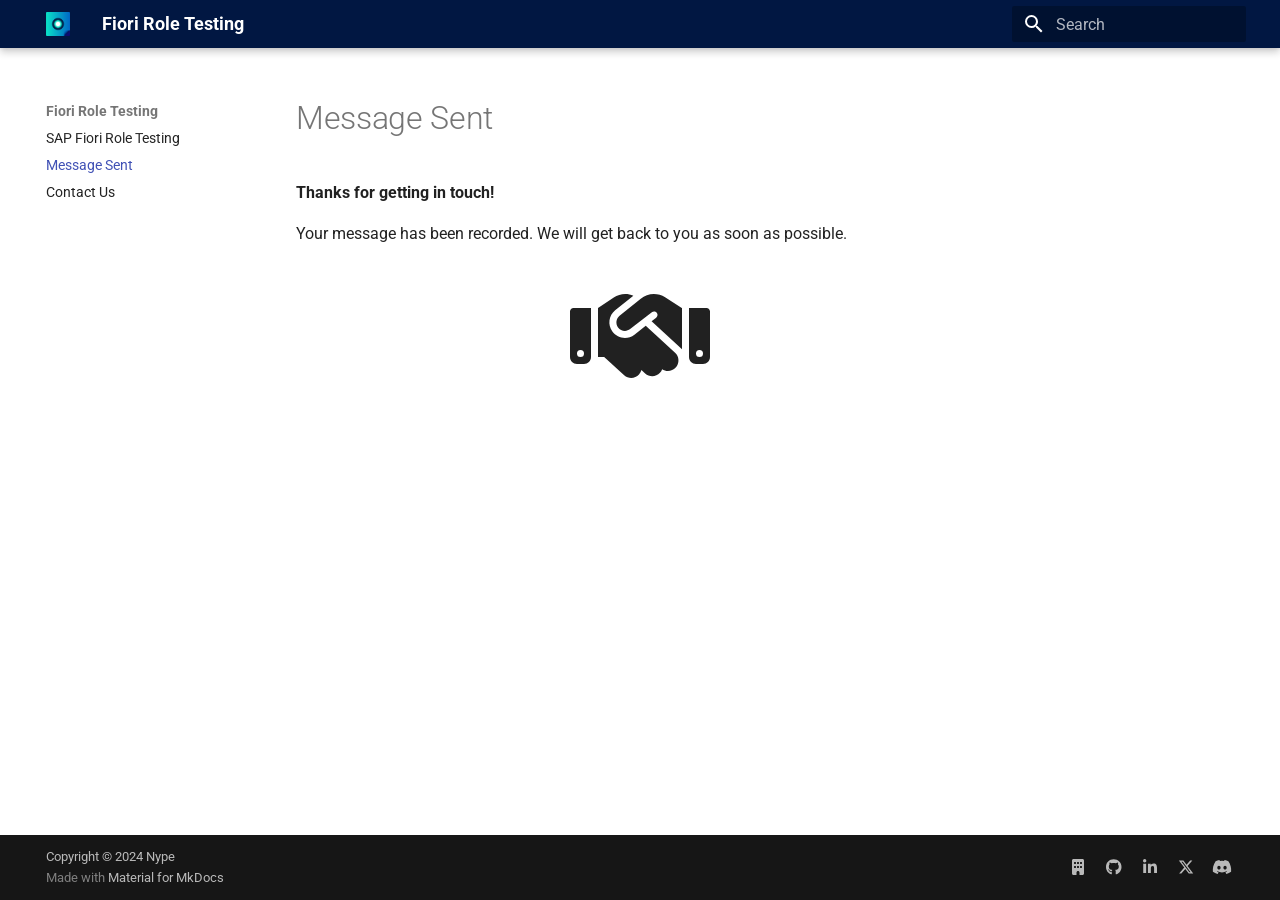
==== contact-success/index.html @ e6e38c8f "Deployed e8fd81c with MkDocs version: 1.6.0" ====
<!doctype html><html lang=en class=no-js> <head><meta charset=utf-8><meta name=viewport content="width=device-width,initial-scale=1"><link href=https://fioriroletesting.com/contact-success/ rel=canonical><link rel=prev href=..><link href=../contact/ rel=next><link rel=icon href=../assets/images/logo.png><meta name=generator content="mkdocs-1.6.0, mkdocs-material-9.5.27"><title>Message Sent - Fiori Role Testing</title><link rel=stylesheet href=../assets/stylesheets/main.6543a935.min.css><link rel=preconnect href=https://fonts.gstatic.com crossorigin><link rel=stylesheet href="https://fonts.googleapis.com/css?family=Roboto:300,300i,400,400i,700,700i%7CRoboto+Mono:400,400i,700,700i&display=fallback"><style>:root{--md-text-font:"Roboto";--md-code-font:"Roboto Mono"}</style><link rel=stylesheet href=../assets/stylesheets/extra.a038fa.min.css><script>__md_scope=new URL("..",location),__md_hash=e=>[...e].reduce((e,_)=>(e<<5)-e+_.charCodeAt(0),0),__md_get=(e,_=localStorage,t=__md_scope)=>JSON.parse(_.getItem(t.pathname+"."+e)),__md_set=(e,_,t=localStorage,a=__md_scope)=>{try{t.setItem(a.pathname+"."+e,JSON.stringify(_))}catch(e){}}</script><script id=__analytics>function __md_analytics(){function n(){dataLayer.push(arguments)}window.dataLayer=window.dataLayer||[],n("js",new Date),n("config","G-3VJR286HQC"),document.addEventListener("DOMContentLoaded",function(){document.forms.search&&document.forms.search.query.addEventListener("blur",function(){this.value&&n("event","search",{search_term:this.value})}),document$.subscribe(function(){var a=document.forms.feedback;if(void 0!==a)for(var e of a.querySelectorAll("[type=submit]"))e.addEventListener("click",function(e){e.preventDefault();var t=document.location.pathname,e=this.getAttribute("data-md-value");n("event","feedback",{page:t,data:e}),a.firstElementChild.disabled=!0;e=a.querySelector(".md-feedback__note [data-md-value='"+e+"']");e&&(e.hidden=!1)}),a.hidden=!1}),location$.subscribe(function(e){n("config","G-3VJR286HQC",{page_path:e.pathname})})});var e=document.createElement("script");e.async=!0,e.src="https://www.googletagmanager.com/gtag/js?id=G-3VJR286HQC",document.getElementById("__analytics").insertAdjacentElement("afterEnd",e)}</script><script>"undefined"!=typeof __md_analytics&&__md_analytics()</script><meta property=og:type content=website><meta property=og:title content="Message Sent - Fiori Role Testing"><meta property=og:description content=None><meta property=og:image content=https://fioriroletesting.com/assets/images/social/contact-success.png><meta property=og:image:type content=image/png><meta property=og:image:width content=1200><meta property=og:image:height content=630><meta content=https://fioriroletesting.com/contact-success/ property=og:url><meta name=twitter:card content=summary_large_image><meta name=twitter:title content="Message Sent - Fiori Role Testing"><meta name=twitter:description content=None><meta name=twitter:image content=https://fioriroletesting.com/assets/images/social/contact-success.png><link rel=icon sizes=192x192 href=../assets/images/logo.png><link rel=apple-touch-icon href=../assets/images/logo.png><meta property=robots content="index, follow"></head> <body dir=ltr> <input class=md-toggle data-md-toggle=drawer type=checkbox id=__drawer autocomplete=off> <input class=md-toggle data-md-toggle=search type=checkbox id=__search autocomplete=off> <label class=md-overlay for=__drawer></label> <div data-md-component=skip> </div> <div data-md-component=announce> </div> <header class="md-header md-header--shadow" data-md-component=header> <nav class="md-header__inner md-grid" aria-label=Header> <a href=.. title="Fiori Role Testing" class="md-header__button md-logo" aria-label="Fiori Role Testing" data-md-component=logo> <img src=../assets/images/logo.png alt=logo> </a> <label class="md-header__button md-icon" for=__drawer> <svg xmlns=http://www.w3.org/2000/svg viewbox="0 0 24 24"><path d="M3 6h18v2H3V6m0 5h18v2H3v-2m0 5h18v2H3v-2Z"/></svg> </label> <div class=md-header__title data-md-component=header-title> <div class=md-header__ellipsis> <div class=md-header__topic> <span class=md-ellipsis> Fiori Role Testing </span> </div> <div class=md-header__topic data-md-component=header-topic> <span class=md-ellipsis> Message Sent </span> </div> </div> </div> <script>var media,input,key,value,palette=__md_get("__palette");if(palette&&palette.color){"(prefers-color-scheme)"===palette.color.media&&(media=matchMedia("(prefers-color-scheme: light)"),input=document.querySelector(media.matches?"[data-md-color-media='(prefers-color-scheme: light)']":"[data-md-color-media='(prefers-color-scheme: dark)']"),palette.color.media=input.getAttribute("data-md-color-media"),palette.color.scheme=input.getAttribute("data-md-color-scheme"),palette.color.primary=input.getAttribute("data-md-color-primary"),palette.color.accent=input.getAttribute("data-md-color-accent"));for([key,value]of Object.entries(palette.color))document.body.setAttribute("data-md-color-"+key,value)}</script> <label class="md-header__button md-icon" for=__search> <svg xmlns=http://www.w3.org/2000/svg viewbox="0 0 24 24"><path d="M9.5 3A6.5 6.5 0 0 1 16 9.5c0 1.61-.59 3.09-1.56 4.23l.27.27h.79l5 5-1.5 1.5-5-5v-.79l-.27-.27A6.516 6.516 0 0 1 9.5 16 6.5 6.5 0 0 1 3 9.5 6.5 6.5 0 0 1 9.5 3m0 2C7 5 5 7 5 9.5S7 14 9.5 14 14 12 14 9.5 12 5 9.5 5Z"/></svg> </label> <div class=md-search data-md-component=search role=dialog> <label class=md-search__overlay for=__search></label> <div class=md-search__inner role=search> <form class=md-search__form name=search> <input type=text class=md-search__input name=query aria-label=Search placeholder=Search autocapitalize=off autocorrect=off autocomplete=off spellcheck=false data-md-component=search-query required> <label class="md-search__icon md-icon" for=__search> <svg xmlns=http://www.w3.org/2000/svg viewbox="0 0 24 24"><path d="M9.5 3A6.5 6.5 0 0 1 16 9.5c0 1.61-.59 3.09-1.56 4.23l.27.27h.79l5 5-1.5 1.5-5-5v-.79l-.27-.27A6.516 6.516 0 0 1 9.5 16 6.5 6.5 0 0 1 3 9.5 6.5 6.5 0 0 1 9.5 3m0 2C7 5 5 7 5 9.5S7 14 9.5 14 14 12 14 9.5 12 5 9.5 5Z"/></svg> <svg xmlns=http://www.w3.org/2000/svg viewbox="0 0 24 24"><path d="M20 11v2H8l5.5 5.5-1.42 1.42L4.16 12l7.92-7.92L13.5 5.5 8 11h12Z"/></svg> </label> <nav class=md-search__options aria-label=Search> <button type=reset class="md-search__icon md-icon" title=Clear aria-label=Clear tabindex=-1> <svg xmlns=http://www.w3.org/2000/svg viewbox="0 0 24 24"><path d="M19 6.41 17.59 5 12 10.59 6.41 5 5 6.41 10.59 12 5 17.59 6.41 19 12 13.41 17.59 19 19 17.59 13.41 12 19 6.41Z"/></svg> </button> </nav> </form> <div class=md-search__output> <div class=md-search__scrollwrap tabindex=0 data-md-scrollfix> <div class=md-search-result data-md-component=search-result> <div class=md-search-result__meta> Initializing search </div> <ol class=md-search-result__list role=presentation></ol> </div> </div> </div> </div> </div> </nav> </header> <div class=md-container data-md-component=container> <main class=md-main data-md-component=main> <div class="md-main__inner md-grid"> <div class="md-sidebar md-sidebar--primary" data-md-component=sidebar data-md-type=navigation> <div class=md-sidebar__scrollwrap> <div class=md-sidebar__inner> <nav class="md-nav md-nav--primary" aria-label=Navigation data-md-level=0> <label class=md-nav__title for=__drawer> <a href=.. title="Fiori Role Testing" class="md-nav__button md-logo" aria-label="Fiori Role Testing" data-md-component=logo> <img src=../assets/images/logo.png alt=logo> </a> Fiori Role Testing </label> <ul class=md-nav__list data-md-scrollfix> <li class=md-nav__item> <a href=.. class=md-nav__link> <span class=md-ellipsis> SAP Fiori Role Testing </span> </a> </li> <li class="md-nav__item md-nav__item--active"> <input class="md-nav__toggle md-toggle" type=checkbox id=__toc> <a href=./ class="md-nav__link md-nav__link--active"> <span class=md-ellipsis> Message Sent </span> </a> </li> <li class=md-nav__item> <a href=../contact/ class=md-nav__link> <span class=md-ellipsis> Contact Us </span> </a> </li> </ul> </nav> </div> </div> </div> <div class="md-sidebar md-sidebar--secondary" data-md-component=sidebar data-md-type=toc> <div class=md-sidebar__scrollwrap> <div class=md-sidebar__inner> <nav class="md-nav md-nav--secondary" aria-label="Table of contents"> </nav> </div> </div> </div> <div class=md-content data-md-component=content> <article class="md-content__inner md-typeset"> <h1>Message Sent</h1> <p><strong>Thanks for getting in touch!</strong></p> <p>Your message has been recorded. We will get back to you as soon as possible.</p> <p><span class="twemoji extLargeSVG"><svg xmlns=http://www.w3.org/2000/svg viewbox="0 0 640 512"><!-- Font Awesome Free 6.5.2 by @fontawesome - https://fontawesome.com License - https://fontawesome.com/license/free (Icons: CC BY 4.0, Fonts: SIL OFL 1.1, Code: MIT License) Copyright 2024 Fonticons, Inc.--><path d="m323.4 85.2-96.8 78.4c-16.1 13-19.2 36.4-7 53.1 12.9 17.8 38 21.3 55.3 7.8l99.3-77.2c7-5.4 17-4.2 22.5 2.8s4.2 17-2.8 22.5L373 188.8l139 128V128h-.7l-3.9-2.5L434.8 79c-15.3-9.8-33.2-15-51.4-15-21.8 0-43 7.5-60 21.2zm22.8 124.4-51.7 40.2c-31.5 24.6-77.2 18.2-100.8-14.2-22.2-30.5-16.6-73.1 12.7-96.8l83.2-67.3c-11.6-4.9-24.1-7.4-36.8-7.4C234 64 215.7 69.6 200 80l-72 48v224h28.2l91.4 83.4c19.6 17.9 49.9 16.5 67.8-3.1 5.5-6.1 9.2-13.2 11.1-20.6l17 15.6c19.5 17.9 49.9 16.6 67.8-2.9 4.5-4.9 7.8-10.6 9.9-16.5 19.4 13 45.8 10.3 62.1-7.5 17.9-19.5 16.6-49.9-2.9-67.8l-134.2-123zM16 128c-8.8 0-16 7.2-16 16v208c0 17.7 14.3 32 32 32h32c17.7 0 32-14.3 32-32V128H16zm32 192a16 16 0 1 1 0 32 16 16 0 1 1 0-32zm496-192v224c0 17.7 14.3 32 32 32h32c17.7 0 32-14.3 32-32V144c0-8.8-7.2-16-16-16h-80zm32 208a16 16 0 1 1 32 0 16 16 0 1 1-32 0z"/></svg></span></p> </article> </div> <script>var target=document.getElementById(location.hash.slice(1));target&&target.name&&(target.checked=target.name.startsWith("__tabbed_"))</script> </div> </main> <footer class=md-footer> <div class="md-footer-meta md-typeset"> <div class="md-footer-meta__inner md-grid"> <div class=md-copyright> <div class=md-copyright__highlight> Copyright &copy; 2024 Nype </div> Made with <a href=https://squidfunk.github.io/mkdocs-material/ target=_blank rel=noopener> Material for MkDocs </a> </div> <div class=md-social> <a href="https://npe.cm/?ref=fioriroletesting" target=_blank rel=noopener title=npe.cm class=md-social__link> <svg xmlns=http://www.w3.org/2000/svg viewbox="0 0 384 512"><!-- Font Awesome Free 6.5.2 by @fontawesome - https://fontawesome.com License - https://fontawesome.com/license/free (Icons: CC BY 4.0, Fonts: SIL OFL 1.1, Code: MIT License) Copyright 2024 Fonticons, Inc.--><path d="M48 0C21.5 0 0 21.5 0 48v416c0 26.5 21.5 48 48 48h96v-80c0-26.5 21.5-48 48-48s48 21.5 48 48v80h96c26.5 0 48-21.5 48-48V48c0-26.5-21.5-48-48-48H48zm16 240c0-8.8 7.2-16 16-16h32c8.8 0 16 7.2 16 16v32c0 8.8-7.2 16-16 16H80c-8.8 0-16-7.2-16-16v-32zm112-16h32c8.8 0 16 7.2 16 16v32c0 8.8-7.2 16-16 16h-32c-8.8 0-16-7.2-16-16v-32c0-8.8 7.2-16 16-16zm80 16c0-8.8 7.2-16 16-16h32c8.8 0 16 7.2 16 16v32c0 8.8-7.2 16-16 16h-32c-8.8 0-16-7.2-16-16v-32zM80 96h32c8.8 0 16 7.2 16 16v32c0 8.8-7.2 16-16 16H80c-8.8 0-16-7.2-16-16v-32c0-8.8 7.2-16 16-16zm80 16c0-8.8 7.2-16 16-16h32c8.8 0 16 7.2 16 16v32c0 8.8-7.2 16-16 16h-32c-8.8 0-16-7.2-16-16v-32zm112-16h32c8.8 0 16 7.2 16 16v32c0 8.8-7.2 16-16 16h-32c-8.8 0-16-7.2-16-16v-32c0-8.8 7.2-16 16-16z"/></svg> </a> <a href=https://github.com/fioriroletesting target=_blank rel=noopener title=github.com class=md-social__link> <svg xmlns=http://www.w3.org/2000/svg viewbox="0 0 496 512"><!-- Font Awesome Free 6.5.2 by @fontawesome - https://fontawesome.com License - https://fontawesome.com/license/free (Icons: CC BY 4.0, Fonts: SIL OFL 1.1, Code: MIT License) Copyright 2024 Fonticons, Inc.--><path d="M165.9 397.4c0 2-2.3 3.6-5.2 3.6-3.3.3-5.6-1.3-5.6-3.6 0-2 2.3-3.6 5.2-3.6 3-.3 5.6 1.3 5.6 3.6zm-31.1-4.5c-.7 2 1.3 4.3 4.3 4.9 2.6 1 5.6 0 6.2-2s-1.3-4.3-4.3-5.2c-2.6-.7-5.5.3-6.2 2.3zm44.2-1.7c-2.9.7-4.9 2.6-4.6 4.9.3 2 2.9 3.3 5.9 2.6 2.9-.7 4.9-2.6 4.6-4.6-.3-1.9-3-3.2-5.9-2.9zM244.8 8C106.1 8 0 113.3 0 252c0 110.9 69.8 205.8 169.5 239.2 12.8 2.3 17.3-5.6 17.3-12.1 0-6.2-.3-40.4-.3-61.4 0 0-70 15-84.7-29.8 0 0-11.4-29.1-27.8-36.6 0 0-22.9-15.7 1.6-15.4 0 0 24.9 2 38.6 25.8 21.9 38.6 58.6 27.5 72.9 20.9 2.3-16 8.8-27.1 16-33.7-55.9-6.2-112.3-14.3-112.3-110.5 0-27.5 7.6-41.3 23.6-58.9-2.6-6.5-11.1-33.3 2.6-67.9 20.9-6.5 69 27 69 27 20-5.6 41.5-8.5 62.8-8.5s42.8 2.9 62.8 8.5c0 0 48.1-33.6 69-27 13.7 34.7 5.2 61.4 2.6 67.9 16 17.7 25.8 31.5 25.8 58.9 0 96.5-58.9 104.2-114.8 110.5 9.2 7.9 17 22.9 17 46.4 0 33.7-.3 75.4-.3 83.6 0 6.5 4.6 14.4 17.3 12.1C428.2 457.8 496 362.9 496 252 496 113.3 383.5 8 244.8 8zM97.2 352.9c-1.3 1-1 3.3.7 5.2 1.6 1.6 3.9 2.3 5.2 1 1.3-1 1-3.3-.7-5.2-1.6-1.6-3.9-2.3-5.2-1zm-10.8-8.1c-.7 1.3.3 2.9 2.3 3.9 1.6 1 3.6.7 4.3-.7.7-1.3-.3-2.9-2.3-3.9-2-.6-3.6-.3-4.3.7zm32.4 35.6c-1.6 1.3-1 4.3 1.3 6.2 2.3 2.3 5.2 2.6 6.5 1 1.3-1.3.7-4.3-1.3-6.2-2.2-2.3-5.2-2.6-6.5-1zm-11.4-14.7c-1.6 1-1.6 3.6 0 5.9 1.6 2.3 4.3 3.3 5.6 2.3 1.6-1.3 1.6-3.9 0-6.2-1.4-2.3-4-3.3-5.6-2z"/></svg> </a> <a href=https://www.linkedin.com/company/fiori-tracker/ target=_blank rel=noopener title=www.linkedin.com class=md-social__link> <svg xmlns=http://www.w3.org/2000/svg viewbox="0 0 448 512"><!-- Font Awesome Free 6.5.2 by @fontawesome - https://fontawesome.com License - https://fontawesome.com/license/free (Icons: CC BY 4.0, Fonts: SIL OFL 1.1, Code: MIT License) Copyright 2024 Fonticons, Inc.--><path d="M100.28 448H7.4V148.9h92.88zM53.79 108.1C24.09 108.1 0 83.5 0 53.8a53.79 53.79 0 0 1 107.58 0c0 29.7-24.1 54.3-53.79 54.3zM447.9 448h-92.68V302.4c0-34.7-.7-79.2-48.29-79.2-48.29 0-55.69 37.7-55.69 76.7V448h-92.78V148.9h89.08v40.8h1.3c12.4-23.5 42.69-48.3 87.88-48.3 94 0 111.28 61.9 111.28 142.3V448z"/></svg> </a> <a href=https://twitter.com/fioritracker target=_blank rel=noopener title=twitter.com class=md-social__link> <svg xmlns=http://www.w3.org/2000/svg viewbox="0 0 512 512"><!-- Font Awesome Free 6.5.2 by @fontawesome - https://fontawesome.com License - https://fontawesome.com/license/free (Icons: CC BY 4.0, Fonts: SIL OFL 1.1, Code: MIT License) Copyright 2024 Fonticons, Inc.--><path d="M389.2 48h70.6L305.6 224.2 487 464H345L233.7 318.6 106.5 464H35.8l164.9-188.5L26.8 48h145.6l100.5 132.9L389.2 48zm-24.8 373.8h39.1L151.1 88h-42l255.3 333.8z"/></svg> </a> <a href=https://discord.gg/xGNzmej4KE target=_blank rel=noopener title=discord.gg class=md-social__link> <svg xmlns=http://www.w3.org/2000/svg viewbox="0 0 640 512"><!-- Font Awesome Free 6.5.2 by @fontawesome - https://fontawesome.com License - https://fontawesome.com/license/free (Icons: CC BY 4.0, Fonts: SIL OFL 1.1, Code: MIT License) Copyright 2024 Fonticons, Inc.--><path d="M524.531 69.836a1.5 1.5 0 0 0-.764-.7A485.065 485.065 0 0 0 404.081 32.03a1.816 1.816 0 0 0-1.923.91 337.461 337.461 0 0 0-14.9 30.6 447.848 447.848 0 0 0-134.426 0 309.541 309.541 0 0 0-15.135-30.6 1.89 1.89 0 0 0-1.924-.91 483.689 483.689 0 0 0-119.688 37.107 1.712 1.712 0 0 0-.788.676C39.068 183.651 18.186 294.69 28.43 404.354a2.016 2.016 0 0 0 .765 1.375 487.666 487.666 0 0 0 146.825 74.189 1.9 1.9 0 0 0 2.063-.676A348.2 348.2 0 0 0 208.12 430.4a1.86 1.86 0 0 0-1.019-2.588 321.173 321.173 0 0 1-45.868-21.853 1.885 1.885 0 0 1-.185-3.126 251.047 251.047 0 0 0 9.109-7.137 1.819 1.819 0 0 1 1.9-.256c96.229 43.917 200.41 43.917 295.5 0a1.812 1.812 0 0 1 1.924.233 234.533 234.533 0 0 0 9.132 7.16 1.884 1.884 0 0 1-.162 3.126 301.407 301.407 0 0 1-45.89 21.83 1.875 1.875 0 0 0-1 2.611 391.055 391.055 0 0 0 30.014 48.815 1.864 1.864 0 0 0 2.063.7A486.048 486.048 0 0 0 610.7 405.729a1.882 1.882 0 0 0 .765-1.352c12.264-126.783-20.532-236.912-86.934-334.541ZM222.491 337.58c-28.972 0-52.844-26.587-52.844-59.239s23.409-59.241 52.844-59.241c29.665 0 53.306 26.82 52.843 59.239 0 32.654-23.41 59.241-52.843 59.241Zm195.38 0c-28.971 0-52.843-26.587-52.843-59.239s23.409-59.241 52.843-59.241c29.667 0 53.307 26.82 52.844 59.239 0 32.654-23.177 59.241-52.844 59.241Z"/></svg> </a> </div> </div> </div> </footer> </div> <div class=md-dialog data-md-component=dialog> <div class="md-dialog__inner md-typeset"></div> </div> <script id=__config type=application/json>{"base": "..", "features": [], "search": "../assets/javascripts/workers/search.b8dbb3d2.min.js", "translations": {"clipboard.copied": "Copied to clipboard", "clipboard.copy": "Copy to clipboard", "search.result.more.one": "1 more on this page", "search.result.more.other": "# more on this page", "search.result.none": "No matching documents", "search.result.one": "1 matching document", "search.result.other": "# matching documents", "search.result.placeholder": "Type to start searching", "search.result.term.missing": "Missing", "select.version": "Select version"}}</script> <script src=../assets/javascripts/bundle.ad660dcc.min.js></script> <script src=../assets/javascripts/extra.f391eb.min.js></script> </body> </html>
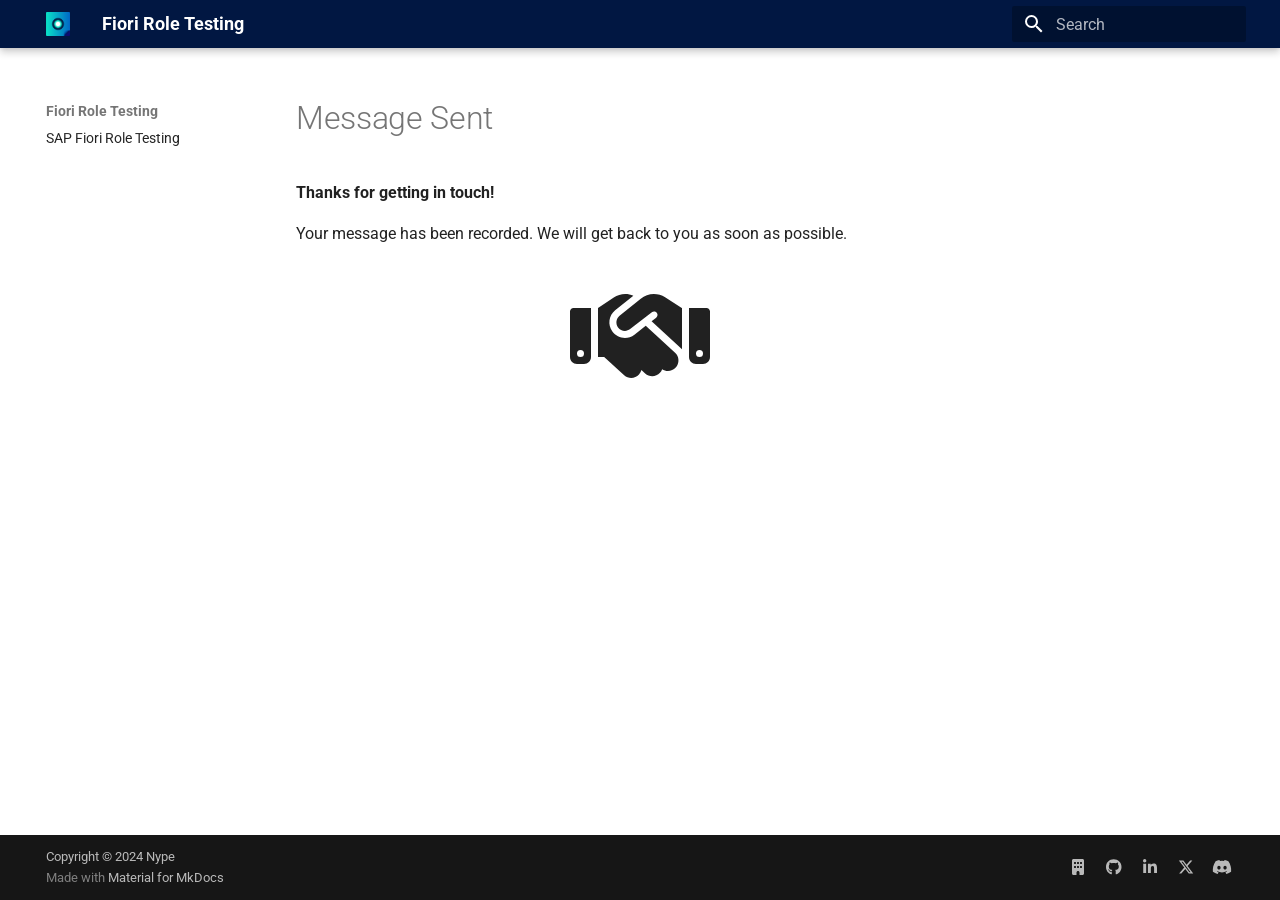
==== commit 69ea2dea: "Deployed 8888eb4 with MkDocs version: 1.6.0" ====
--- a/contact-success/index.html
+++ b/contact-success/index.html
@@ -1 +1 @@
-<!doctype html><html lang=en class=no-js> <head><meta charset=utf-8><meta name=viewport content="width=device-width,initial-scale=1"><link href=https://fioriroletesting.com/contact-success/ rel=canonical><link rel=prev href=..><link href=../contact/ rel=next><link rel=icon href=../assets/images/logo.png><meta name=generator content="mkdocs-1.6.0, mkdocs-material-9.5.27"><title>Message Sent - Fiori Role Testing</title><link rel=stylesheet href=../assets/stylesheets/main.6543a935.min.css><link rel=preconnect href=https://fonts.gstatic.com crossorigin><link rel=stylesheet href="https://fonts.googleapis.com/css?family=Roboto:300,300i,400,400i,700,700i%7CRoboto+Mono:400,400i,700,700i&display=fallback"><style>:root{--md-text-font:"Roboto";--md-code-font:"Roboto Mono"}</style><link rel=stylesheet href=../assets/stylesheets/extra.a038fa.min.css><script>__md_scope=new URL("..",location),__md_hash=e=>[...e].reduce((e,_)=>(e<<5)-e+_.charCodeAt(0),0),__md_get=(e,_=localStorage,t=__md_scope)=>JSON.parse(_.getItem(t.pathname+"."+e)),__md_set=(e,_,t=localStorage,a=__md_scope)=>{try{t.setItem(a.pathname+"."+e,JSON.stringify(_))}catch(e){}}</script><script id=__analytics>function __md_analytics(){function n(){dataLayer.push(arguments)}window.dataLayer=window.dataLayer||[],n("js",new Date),n("config","G-3VJR286HQC"),document.addEventListener("DOMContentLoaded",function(){document.forms.search&&document.forms.search.query.addEventListener("blur",function(){this.value&&n("event","search",{search_term:this.value})}),document$.subscribe(function(){var a=document.forms.feedback;if(void 0!==a)for(var e of a.querySelectorAll("[type=submit]"))e.addEventListener("click",function(e){e.preventDefault();var t=document.location.pathname,e=this.getAttribute("data-md-value");n("event","feedback",{page:t,data:e}),a.firstElementChild.disabled=!0;e=a.querySelector(".md-feedback__note [data-md-value='"+e+"']");e&&(e.hidden=!1)}),a.hidden=!1}),location$.subscribe(function(e){n("config","G-3VJR286HQC",{page_path:e.pathname})})});var e=document.createElement("script");e.async=!0,e.src="https://www.googletagmanager.com/gtag/js?id=G-3VJR286HQC",document.getElementById("__analytics").insertAdjacentElement("afterEnd",e)}</script><script>"undefined"!=typeof __md_analytics&&__md_analytics()</script><meta property=og:type content=website><meta property=og:title content="Message Sent - Fiori Role Testing"><meta property=og:description content=None><meta property=og:image content=https://fioriroletesting.com/assets/images/social/contact-success.png><meta property=og:image:type content=image/png><meta property=og:image:width content=1200><meta property=og:image:height content=630><meta content=https://fioriroletesting.com/contact-success/ property=og:url><meta name=twitter:card content=summary_large_image><meta name=twitter:title content="Message Sent - Fiori Role Testing"><meta name=twitter:description content=None><meta name=twitter:image content=https://fioriroletesting.com/assets/images/social/contact-success.png><link rel=icon sizes=192x192 href=../assets/images/logo.png><link rel=apple-touch-icon href=../assets/images/logo.png><meta property=robots content="index, follow"></head> <body dir=ltr> <input class=md-toggle data-md-toggle=drawer type=checkbox id=__drawer autocomplete=off> <input class=md-toggle data-md-toggle=search type=checkbox id=__search autocomplete=off> <label class=md-overlay for=__drawer></label> <div data-md-component=skip> </div> <div data-md-component=announce> </div> <header class="md-header md-header--shadow" data-md-component=header> <nav class="md-header__inner md-grid" aria-label=Header> <a href=.. title="Fiori Role Testing" class="md-header__button md-logo" aria-label="Fiori Role Testing" data-md-component=logo> <img src=../assets/images/logo.png alt=logo> </a> <label class="md-header__button md-icon" for=__drawer> <svg xmlns=http://www.w3.org/2000/svg viewbox="0 0 24 24"><path d="M3 6h18v2H3V6m0 5h18v2H3v-2m0 5h18v2H3v-2Z"/></svg> </label> <div class=md-header__title data-md-component=header-title> <div class=md-header__ellipsis> <div class=md-header__topic> <span class=md-ellipsis> Fiori Role Testing </span> </div> <div class=md-header__topic data-md-component=header-topic> <span class=md-ellipsis> Message Sent </span> </div> </div> </div> <script>var media,input,key,value,palette=__md_get("__palette");if(palette&&palette.color){"(prefers-color-scheme)"===palette.color.media&&(media=matchMedia("(prefers-color-scheme: light)"),input=document.querySelector(media.matches?"[data-md-color-media='(prefers-color-scheme: light)']":"[data-md-color-media='(prefers-color-scheme: dark)']"),palette.color.media=input.getAttribute("data-md-color-media"),palette.color.scheme=input.getAttribute("data-md-color-scheme"),palette.color.primary=input.getAttribute("data-md-color-primary"),palette.color.accent=input.getAttribute("data-md-color-accent"));for([key,value]of Object.entries(palette.color))document.body.setAttribute("data-md-color-"+key,value)}</script> <label class="md-header__button md-icon" for=__search> <svg xmlns=http://www.w3.org/2000/svg viewbox="0 0 24 24"><path d="M9.5 3A6.5 6.5 0 0 1 16 9.5c0 1.61-.59 3.09-1.56 4.23l.27.27h.79l5 5-1.5 1.5-5-5v-.79l-.27-.27A6.516 6.516 0 0 1 9.5 16 6.5 6.5 0 0 1 3 9.5 6.5 6.5 0 0 1 9.5 3m0 2C7 5 5 7 5 9.5S7 14 9.5 14 14 12 14 9.5 12 5 9.5 5Z"/></svg> </label> <div class=md-search data-md-component=search role=dialog> <label class=md-search__overlay for=__search></label> <div class=md-search__inner role=search> <form class=md-search__form name=search> <input type=text class=md-search__input name=query aria-label=Search placeholder=Search autocapitalize=off autocorrect=off autocomplete=off spellcheck=false data-md-component=search-query required> <label class="md-search__icon md-icon" for=__search> <svg xmlns=http://www.w3.org/2000/svg viewbox="0 0 24 24"><path d="M9.5 3A6.5 6.5 0 0 1 16 9.5c0 1.61-.59 3.09-1.56 4.23l.27.27h.79l5 5-1.5 1.5-5-5v-.79l-.27-.27A6.516 6.516 0 0 1 9.5 16 6.5 6.5 0 0 1 3 9.5 6.5 6.5 0 0 1 9.5 3m0 2C7 5 5 7 5 9.5S7 14 9.5 14 14 12 14 9.5 12 5 9.5 5Z"/></svg> <svg xmlns=http://www.w3.org/2000/svg viewbox="0 0 24 24"><path d="M20 11v2H8l5.5 5.5-1.42 1.42L4.16 12l7.92-7.92L13.5 5.5 8 11h12Z"/></svg> </label> <nav class=md-search__options aria-label=Search> <button type=reset class="md-search__icon md-icon" title=Clear aria-label=Clear tabindex=-1> <svg xmlns=http://www.w3.org/2000/svg viewbox="0 0 24 24"><path d="M19 6.41 17.59 5 12 10.59 6.41 5 5 6.41 10.59 12 5 17.59 6.41 19 12 13.41 17.59 19 19 17.59 13.41 12 19 6.41Z"/></svg> </button> </nav> </form> <div class=md-search__output> <div class=md-search__scrollwrap tabindex=0 data-md-scrollfix> <div class=md-search-result data-md-component=search-result> <div class=md-search-result__meta> Initializing search </div> <ol class=md-search-result__list role=presentation></ol> </div> </div> </div> </div> </div> </nav> </header> <div class=md-container data-md-component=container> <main class=md-main data-md-component=main> <div class="md-main__inner md-grid"> <div class="md-sidebar md-sidebar--primary" data-md-component=sidebar data-md-type=navigation> <div class=md-sidebar__scrollwrap> <div class=md-sidebar__inner> <nav class="md-nav md-nav--primary" aria-label=Navigation data-md-level=0> <label class=md-nav__title for=__drawer> <a href=.. title="Fiori Role Testing" class="md-nav__button md-logo" aria-label="Fiori Role Testing" data-md-component=logo> <img src=../assets/images/logo.png alt=logo> </a> Fiori Role Testing </label> <ul class=md-nav__list data-md-scrollfix> <li class=md-nav__item> <a href=.. class=md-nav__link> <span class=md-ellipsis> SAP Fiori Role Testing </span> </a> </li> <li class="md-nav__item md-nav__item--active"> <input class="md-nav__toggle md-toggle" type=checkbox id=__toc> <a href=./ class="md-nav__link md-nav__link--active"> <span class=md-ellipsis> Message Sent </span> </a> </li> <li class=md-nav__item> <a href=../contact/ class=md-nav__link> <span class=md-ellipsis> Contact Us </span> </a> </li> </ul> </nav> </div> </div> </div> <div class="md-sidebar md-sidebar--secondary" data-md-component=sidebar data-md-type=toc> <div class=md-sidebar__scrollwrap> <div class=md-sidebar__inner> <nav class="md-nav md-nav--secondary" aria-label="Table of contents"> </nav> </div> </div> </div> <div class=md-content data-md-component=content> <article class="md-content__inner md-typeset"> <h1>Message Sent</h1> <p><strong>Thanks for getting in touch!</strong></p> <p>Your message has been recorded. We will get back to you as soon as possible.</p> <p><span class="twemoji extLargeSVG"><svg xmlns=http://www.w3.org/2000/svg viewbox="0 0 640 512"><!-- Font Awesome Free 6.5.2 by @fontawesome - https://fontawesome.com License - https://fontawesome.com/license/free (Icons: CC BY 4.0, Fonts: SIL OFL 1.1, Code: MIT License) Copyright 2024 Fonticons, Inc.--><path d="m323.4 85.2-96.8 78.4c-16.1 13-19.2 36.4-7 53.1 12.9 17.8 38 21.3 55.3 7.8l99.3-77.2c7-5.4 17-4.2 22.5 2.8s4.2 17-2.8 22.5L373 188.8l139 128V128h-.7l-3.9-2.5L434.8 79c-15.3-9.8-33.2-15-51.4-15-21.8 0-43 7.5-60 21.2zm22.8 124.4-51.7 40.2c-31.5 24.6-77.2 18.2-100.8-14.2-22.2-30.5-16.6-73.1 12.7-96.8l83.2-67.3c-11.6-4.9-24.1-7.4-36.8-7.4C234 64 215.7 69.6 200 80l-72 48v224h28.2l91.4 83.4c19.6 17.9 49.9 16.5 67.8-3.1 5.5-6.1 9.2-13.2 11.1-20.6l17 15.6c19.5 17.9 49.9 16.6 67.8-2.9 4.5-4.9 7.8-10.6 9.9-16.5 19.4 13 45.8 10.3 62.1-7.5 17.9-19.5 16.6-49.9-2.9-67.8l-134.2-123zM16 128c-8.8 0-16 7.2-16 16v208c0 17.7 14.3 32 32 32h32c17.7 0 32-14.3 32-32V128H16zm32 192a16 16 0 1 1 0 32 16 16 0 1 1 0-32zm496-192v224c0 17.7 14.3 32 32 32h32c17.7 0 32-14.3 32-32V144c0-8.8-7.2-16-16-16h-80zm32 208a16 16 0 1 1 32 0 16 16 0 1 1-32 0z"/></svg></span></p> </article> </div> <script>var target=document.getElementById(location.hash.slice(1));target&&target.name&&(target.checked=target.name.startsWith("__tabbed_"))</script> </div> </main> <footer class=md-footer> <div class="md-footer-meta md-typeset"> <div class="md-footer-meta__inner md-grid"> <div class=md-copyright> <div class=md-copyright__highlight> Copyright &copy; 2024 Nype </div> Made with <a href=https://squidfunk.github.io/mkdocs-material/ target=_blank rel=noopener> Material for MkDocs </a> </div> <div class=md-social> <a href="https://npe.cm/?ref=fioriroletesting" target=_blank rel=noopener title=npe.cm class=md-social__link> <svg xmlns=http://www.w3.org/2000/svg viewbox="0 0 384 512"><!-- Font Awesome Free 6.5.2 by @fontawesome - https://fontawesome.com License - https://fontawesome.com/license/free (Icons: CC BY 4.0, Fonts: SIL OFL 1.1, Code: MIT License) Copyright 2024 Fonticons, Inc.--><path d="M48 0C21.5 0 0 21.5 0 48v416c0 26.5 21.5 48 48 48h96v-80c0-26.5 21.5-48 48-48s48 21.5 48 48v80h96c26.5 0 48-21.5 48-48V48c0-26.5-21.5-48-48-48H48zm16 240c0-8.8 7.2-16 16-16h32c8.8 0 16 7.2 16 16v32c0 8.8-7.2 16-16 16H80c-8.8 0-16-7.2-16-16v-32zm112-16h32c8.8 0 16 7.2 16 16v32c0 8.8-7.2 16-16 16h-32c-8.8 0-16-7.2-16-16v-32c0-8.8 7.2-16 16-16zm80 16c0-8.8 7.2-16 16-16h32c8.8 0 16 7.2 16 16v32c0 8.8-7.2 16-16 16h-32c-8.8 0-16-7.2-16-16v-32zM80 96h32c8.8 0 16 7.2 16 16v32c0 8.8-7.2 16-16 16H80c-8.8 0-16-7.2-16-16v-32c0-8.8 7.2-16 16-16zm80 16c0-8.8 7.2-16 16-16h32c8.8 0 16 7.2 16 16v32c0 8.8-7.2 16-16 16h-32c-8.8 0-16-7.2-16-16v-32zm112-16h32c8.8 0 16 7.2 16 16v32c0 8.8-7.2 16-16 16h-32c-8.8 0-16-7.2-16-16v-32c0-8.8 7.2-16 16-16z"/></svg> </a> <a href=https://github.com/fioriroletesting target=_blank rel=noopener title=github.com class=md-social__link> <svg xmlns=http://www.w3.org/2000/svg viewbox="0 0 496 512"><!-- Font Awesome Free 6.5.2 by @fontawesome - https://fontawesome.com License - https://fontawesome.com/license/free (Icons: CC BY 4.0, Fonts: SIL OFL 1.1, Code: MIT License) Copyright 2024 Fonticons, Inc.--><path d="M165.9 397.4c0 2-2.3 3.6-5.2 3.6-3.3.3-5.6-1.3-5.6-3.6 0-2 2.3-3.6 5.2-3.6 3-.3 5.6 1.3 5.6 3.6zm-31.1-4.5c-.7 2 1.3 4.3 4.3 4.9 2.6 1 5.6 0 6.2-2s-1.3-4.3-4.3-5.2c-2.6-.7-5.5.3-6.2 2.3zm44.2-1.7c-2.9.7-4.9 2.6-4.6 4.9.3 2 2.9 3.3 5.9 2.6 2.9-.7 4.9-2.6 4.6-4.6-.3-1.9-3-3.2-5.9-2.9zM244.8 8C106.1 8 0 113.3 0 252c0 110.9 69.8 205.8 169.5 239.2 12.8 2.3 17.3-5.6 17.3-12.1 0-6.2-.3-40.4-.3-61.4 0 0-70 15-84.7-29.8 0 0-11.4-29.1-27.8-36.6 0 0-22.9-15.7 1.6-15.4 0 0 24.9 2 38.6 25.8 21.9 38.6 58.6 27.5 72.9 20.9 2.3-16 8.8-27.1 16-33.7-55.9-6.2-112.3-14.3-112.3-110.5 0-27.5 7.6-41.3 23.6-58.9-2.6-6.5-11.1-33.3 2.6-67.9 20.9-6.5 69 27 69 27 20-5.6 41.5-8.5 62.8-8.5s42.8 2.9 62.8 8.5c0 0 48.1-33.6 69-27 13.7 34.7 5.2 61.4 2.6 67.9 16 17.7 25.8 31.5 25.8 58.9 0 96.5-58.9 104.2-114.8 110.5 9.2 7.9 17 22.9 17 46.4 0 33.7-.3 75.4-.3 83.6 0 6.5 4.6 14.4 17.3 12.1C428.2 457.8 496 362.9 496 252 496 113.3 383.5 8 244.8 8zM97.2 352.9c-1.3 1-1 3.3.7 5.2 1.6 1.6 3.9 2.3 5.2 1 1.3-1 1-3.3-.7-5.2-1.6-1.6-3.9-2.3-5.2-1zm-10.8-8.1c-.7 1.3.3 2.9 2.3 3.9 1.6 1 3.6.7 4.3-.7.7-1.3-.3-2.9-2.3-3.9-2-.6-3.6-.3-4.3.7zm32.4 35.6c-1.6 1.3-1 4.3 1.3 6.2 2.3 2.3 5.2 2.6 6.5 1 1.3-1.3.7-4.3-1.3-6.2-2.2-2.3-5.2-2.6-6.5-1zm-11.4-14.7c-1.6 1-1.6 3.6 0 5.9 1.6 2.3 4.3 3.3 5.6 2.3 1.6-1.3 1.6-3.9 0-6.2-1.4-2.3-4-3.3-5.6-2z"/></svg> </a> <a href=https://www.linkedin.com/company/fiori-tracker/ target=_blank rel=noopener title=www.linkedin.com class=md-social__link> <svg xmlns=http://www.w3.org/2000/svg viewbox="0 0 448 512"><!-- Font Awesome Free 6.5.2 by @fontawesome - https://fontawesome.com License - https://fontawesome.com/license/free (Icons: CC BY 4.0, Fonts: SIL OFL 1.1, Code: MIT License) Copyright 2024 Fonticons, Inc.--><path d="M100.28 448H7.4V148.9h92.88zM53.79 108.1C24.09 108.1 0 83.5 0 53.8a53.79 53.79 0 0 1 107.58 0c0 29.7-24.1 54.3-53.79 54.3zM447.9 448h-92.68V302.4c0-34.7-.7-79.2-48.29-79.2-48.29 0-55.69 37.7-55.69 76.7V448h-92.78V148.9h89.08v40.8h1.3c12.4-23.5 42.69-48.3 87.88-48.3 94 0 111.28 61.9 111.28 142.3V448z"/></svg> </a> <a href=https://twitter.com/fioritracker target=_blank rel=noopener title=twitter.com class=md-social__link> <svg xmlns=http://www.w3.org/2000/svg viewbox="0 0 512 512"><!-- Font Awesome Free 6.5.2 by @fontawesome - https://fontawesome.com License - https://fontawesome.com/license/free (Icons: CC BY 4.0, Fonts: SIL OFL 1.1, Code: MIT License) Copyright 2024 Fonticons, Inc.--><path d="M389.2 48h70.6L305.6 224.2 487 464H345L233.7 318.6 106.5 464H35.8l164.9-188.5L26.8 48h145.6l100.5 132.9L389.2 48zm-24.8 373.8h39.1L151.1 88h-42l255.3 333.8z"/></svg> </a> <a href=https://discord.gg/xGNzmej4KE target=_blank rel=noopener title=discord.gg class=md-social__link> <svg xmlns=http://www.w3.org/2000/svg viewbox="0 0 640 512"><!-- Font Awesome Free 6.5.2 by @fontawesome - https://fontawesome.com License - https://fontawesome.com/license/free (Icons: CC BY 4.0, Fonts: SIL OFL 1.1, Code: MIT License) Copyright 2024 Fonticons, Inc.--><path d="M524.531 69.836a1.5 1.5 0 0 0-.764-.7A485.065 485.065 0 0 0 404.081 32.03a1.816 1.816 0 0 0-1.923.91 337.461 337.461 0 0 0-14.9 30.6 447.848 447.848 0 0 0-134.426 0 309.541 309.541 0 0 0-15.135-30.6 1.89 1.89 0 0 0-1.924-.91 483.689 483.689 0 0 0-119.688 37.107 1.712 1.712 0 0 0-.788.676C39.068 183.651 18.186 294.69 28.43 404.354a2.016 2.016 0 0 0 .765 1.375 487.666 487.666 0 0 0 146.825 74.189 1.9 1.9 0 0 0 2.063-.676A348.2 348.2 0 0 0 208.12 430.4a1.86 1.86 0 0 0-1.019-2.588 321.173 321.173 0 0 1-45.868-21.853 1.885 1.885 0 0 1-.185-3.126 251.047 251.047 0 0 0 9.109-7.137 1.819 1.819 0 0 1 1.9-.256c96.229 43.917 200.41 43.917 295.5 0a1.812 1.812 0 0 1 1.924.233 234.533 234.533 0 0 0 9.132 7.16 1.884 1.884 0 0 1-.162 3.126 301.407 301.407 0 0 1-45.89 21.83 1.875 1.875 0 0 0-1 2.611 391.055 391.055 0 0 0 30.014 48.815 1.864 1.864 0 0 0 2.063.7A486.048 486.048 0 0 0 610.7 405.729a1.882 1.882 0 0 0 .765-1.352c12.264-126.783-20.532-236.912-86.934-334.541ZM222.491 337.58c-28.972 0-52.844-26.587-52.844-59.239s23.409-59.241 52.844-59.241c29.665 0 53.306 26.82 52.843 59.239 0 32.654-23.41 59.241-52.843 59.241Zm195.38 0c-28.971 0-52.843-26.587-52.843-59.239s23.409-59.241 52.843-59.241c29.667 0 53.307 26.82 52.844 59.239 0 32.654-23.177 59.241-52.844 59.241Z"/></svg> </a> </div> </div> </div> </footer> </div> <div class=md-dialog data-md-component=dialog> <div class="md-dialog__inner md-typeset"></div> </div> <script id=__config type=application/json>{"base": "..", "features": [], "search": "../assets/javascripts/workers/search.b8dbb3d2.min.js", "translations": {"clipboard.copied": "Copied to clipboard", "clipboard.copy": "Copy to clipboard", "search.result.more.one": "1 more on this page", "search.result.more.other": "# more on this page", "search.result.none": "No matching documents", "search.result.one": "1 matching document", "search.result.other": "# matching documents", "search.result.placeholder": "Type to start searching", "search.result.term.missing": "Missing", "select.version": "Select version"}}</script> <script src=../assets/javascripts/bundle.ad660dcc.min.js></script> <script src=../assets/javascripts/extra.f391eb.min.js></script> </body> </html>+<!doctype html><html lang=en class=no-js> <head><meta charset=utf-8><meta name=viewport content="width=device-width,initial-scale=1"><link href=https://fioriroletesting.com/contact-success/ rel=canonical><link rel=icon href=../assets/images/logo.png><meta name=generator content="mkdocs-1.6.0, mkdocs-material-9.5.27"><title>Message Sent - Fiori Role Testing</title><link rel=stylesheet href=../assets/stylesheets/main.6543a935.min.css><link rel=preconnect href=https://fonts.gstatic.com crossorigin><link rel=stylesheet href="https://fonts.googleapis.com/css?family=Roboto:300,300i,400,400i,700,700i%7CRoboto+Mono:400,400i,700,700i&display=fallback"><style>:root{--md-text-font:"Roboto";--md-code-font:"Roboto Mono"}</style><link rel=stylesheet href=../assets/stylesheets/extra.a038fa.min.css><script>__md_scope=new URL("..",location),__md_hash=e=>[...e].reduce((e,_)=>(e<<5)-e+_.charCodeAt(0),0),__md_get=(e,_=localStorage,t=__md_scope)=>JSON.parse(_.getItem(t.pathname+"."+e)),__md_set=(e,_,t=localStorage,a=__md_scope)=>{try{t.setItem(a.pathname+"."+e,JSON.stringify(_))}catch(e){}}</script><script id=__analytics>function __md_analytics(){function n(){dataLayer.push(arguments)}window.dataLayer=window.dataLayer||[],n("js",new Date),n("config","G-3VJR286HQC"),document.addEventListener("DOMContentLoaded",function(){document.forms.search&&document.forms.search.query.addEventListener("blur",function(){this.value&&n("event","search",{search_term:this.value})}),document$.subscribe(function(){var a=document.forms.feedback;if(void 0!==a)for(var e of a.querySelectorAll("[type=submit]"))e.addEventListener("click",function(e){e.preventDefault();var t=document.location.pathname,e=this.getAttribute("data-md-value");n("event","feedback",{page:t,data:e}),a.firstElementChild.disabled=!0;e=a.querySelector(".md-feedback__note [data-md-value='"+e+"']");e&&(e.hidden=!1)}),a.hidden=!1}),location$.subscribe(function(e){n("config","G-3VJR286HQC",{page_path:e.pathname})})});var e=document.createElement("script");e.async=!0,e.src="https://www.googletagmanager.com/gtag/js?id=G-3VJR286HQC",document.getElementById("__analytics").insertAdjacentElement("afterEnd",e)}</script><script>"undefined"!=typeof __md_analytics&&__md_analytics()</script><meta property=og:type content=website><meta property=og:title content="Message Sent - Fiori Role Testing"><meta property=og:description content=None><meta property=og:image content=https://fioriroletesting.com/assets/images/social/contact-success.png><meta property=og:image:type content=image/png><meta property=og:image:width content=1200><meta property=og:image:height content=630><meta content=https://fioriroletesting.com/contact-success/ property=og:url><meta name=twitter:card content=summary_large_image><meta name=twitter:title content="Message Sent - Fiori Role Testing"><meta name=twitter:description content=None><meta name=twitter:image content=https://fioriroletesting.com/assets/images/social/contact-success.png><link rel=icon sizes=192x192 href=../assets/images/logo.png><link rel=apple-touch-icon href=../assets/images/logo.png><meta property=robots content="index, follow"></head> <body dir=ltr> <input class=md-toggle data-md-toggle=drawer type=checkbox id=__drawer autocomplete=off> <input class=md-toggle data-md-toggle=search type=checkbox id=__search autocomplete=off> <label class=md-overlay for=__drawer></label> <div data-md-component=skip> </div> <div data-md-component=announce> </div> <header class="md-header md-header--shadow" data-md-component=header> <nav class="md-header__inner md-grid" aria-label=Header> <a href=.. title="Fiori Role Testing" class="md-header__button md-logo" aria-label="Fiori Role Testing" data-md-component=logo> <img src=../assets/images/logo.png alt=logo> </a> <label class="md-header__button md-icon" for=__drawer> <svg xmlns=http://www.w3.org/2000/svg viewbox="0 0 24 24"><path d="M3 6h18v2H3V6m0 5h18v2H3v-2m0 5h18v2H3v-2Z"/></svg> </label> <div class=md-header__title data-md-component=header-title> <div class=md-header__ellipsis> <div class=md-header__topic> <span class=md-ellipsis> Fiori Role Testing </span> </div> <div class=md-header__topic data-md-component=header-topic> <span class=md-ellipsis> Message Sent </span> </div> </div> </div> <script>var media,input,key,value,palette=__md_get("__palette");if(palette&&palette.color){"(prefers-color-scheme)"===palette.color.media&&(media=matchMedia("(prefers-color-scheme: light)"),input=document.querySelector(media.matches?"[data-md-color-media='(prefers-color-scheme: light)']":"[data-md-color-media='(prefers-color-scheme: dark)']"),palette.color.media=input.getAttribute("data-md-color-media"),palette.color.scheme=input.getAttribute("data-md-color-scheme"),palette.color.primary=input.getAttribute("data-md-color-primary"),palette.color.accent=input.getAttribute("data-md-color-accent"));for([key,value]of Object.entries(palette.color))document.body.setAttribute("data-md-color-"+key,value)}</script> <label class="md-header__button md-icon" for=__search> <svg xmlns=http://www.w3.org/2000/svg viewbox="0 0 24 24"><path d="M9.5 3A6.5 6.5 0 0 1 16 9.5c0 1.61-.59 3.09-1.56 4.23l.27.27h.79l5 5-1.5 1.5-5-5v-.79l-.27-.27A6.516 6.516 0 0 1 9.5 16 6.5 6.5 0 0 1 3 9.5 6.5 6.5 0 0 1 9.5 3m0 2C7 5 5 7 5 9.5S7 14 9.5 14 14 12 14 9.5 12 5 9.5 5Z"/></svg> </label> <div class=md-search data-md-component=search role=dialog> <label class=md-search__overlay for=__search></label> <div class=md-search__inner role=search> <form class=md-search__form name=search> <input type=text class=md-search__input name=query aria-label=Search placeholder=Search autocapitalize=off autocorrect=off autocomplete=off spellcheck=false data-md-component=search-query required> <label class="md-search__icon md-icon" for=__search> <svg xmlns=http://www.w3.org/2000/svg viewbox="0 0 24 24"><path d="M9.5 3A6.5 6.5 0 0 1 16 9.5c0 1.61-.59 3.09-1.56 4.23l.27.27h.79l5 5-1.5 1.5-5-5v-.79l-.27-.27A6.516 6.516 0 0 1 9.5 16 6.5 6.5 0 0 1 3 9.5 6.5 6.5 0 0 1 9.5 3m0 2C7 5 5 7 5 9.5S7 14 9.5 14 14 12 14 9.5 12 5 9.5 5Z"/></svg> <svg xmlns=http://www.w3.org/2000/svg viewbox="0 0 24 24"><path d="M20 11v2H8l5.5 5.5-1.42 1.42L4.16 12l7.92-7.92L13.5 5.5 8 11h12Z"/></svg> </label> <nav class=md-search__options aria-label=Search> <button type=reset class="md-search__icon md-icon" title=Clear aria-label=Clear tabindex=-1> <svg xmlns=http://www.w3.org/2000/svg viewbox="0 0 24 24"><path d="M19 6.41 17.59 5 12 10.59 6.41 5 5 6.41 10.59 12 5 17.59 6.41 19 12 13.41 17.59 19 19 17.59 13.41 12 19 6.41Z"/></svg> </button> </nav> </form> <div class=md-search__output> <div class=md-search__scrollwrap tabindex=0 data-md-scrollfix> <div class=md-search-result data-md-component=search-result> <div class=md-search-result__meta> Initializing search </div> <ol class=md-search-result__list role=presentation></ol> </div> </div> </div> </div> </div> </nav> </header> <div class=md-container data-md-component=container> <main class=md-main data-md-component=main> <div class="md-main__inner md-grid"> <div class="md-sidebar md-sidebar--primary" data-md-component=sidebar data-md-type=navigation> <div class=md-sidebar__scrollwrap> <div class=md-sidebar__inner> <nav class="md-nav md-nav--primary" aria-label=Navigation data-md-level=0> <label class=md-nav__title for=__drawer> <a href=.. title="Fiori Role Testing" class="md-nav__button md-logo" aria-label="Fiori Role Testing" data-md-component=logo> <img src=../assets/images/logo.png alt=logo> </a> Fiori Role Testing </label> <ul class=md-nav__list data-md-scrollfix> <li class=md-nav__item> <a href=.. class=md-nav__link> <span class=md-ellipsis> SAP Fiori Role Testing </span> </a> </li> </ul> </nav> </div> </div> </div> <div class="md-sidebar md-sidebar--secondary" data-md-component=sidebar data-md-type=toc> <div class=md-sidebar__scrollwrap> <div class=md-sidebar__inner> <nav class="md-nav md-nav--secondary" aria-label="Table of contents"> </nav> </div> </div> </div> <div class=md-content data-md-component=content> <article class="md-content__inner md-typeset"> <h1>Message Sent</h1> <p><strong>Thanks for getting in touch!</strong></p> <p>Your message has been recorded. We will get back to you as soon as possible.</p> <p><span class="twemoji extLargeSVG"><svg xmlns=http://www.w3.org/2000/svg viewbox="0 0 640 512"><!-- Font Awesome Free 6.5.2 by @fontawesome - https://fontawesome.com License - https://fontawesome.com/license/free (Icons: CC BY 4.0, Fonts: SIL OFL 1.1, Code: MIT License) Copyright 2024 Fonticons, Inc.--><path d="m323.4 85.2-96.8 78.4c-16.1 13-19.2 36.4-7 53.1 12.9 17.8 38 21.3 55.3 7.8l99.3-77.2c7-5.4 17-4.2 22.5 2.8s4.2 17-2.8 22.5L373 188.8l139 128V128h-.7l-3.9-2.5L434.8 79c-15.3-9.8-33.2-15-51.4-15-21.8 0-43 7.5-60 21.2zm22.8 124.4-51.7 40.2c-31.5 24.6-77.2 18.2-100.8-14.2-22.2-30.5-16.6-73.1 12.7-96.8l83.2-67.3c-11.6-4.9-24.1-7.4-36.8-7.4C234 64 215.7 69.6 200 80l-72 48v224h28.2l91.4 83.4c19.6 17.9 49.9 16.5 67.8-3.1 5.5-6.1 9.2-13.2 11.1-20.6l17 15.6c19.5 17.9 49.9 16.6 67.8-2.9 4.5-4.9 7.8-10.6 9.9-16.5 19.4 13 45.8 10.3 62.1-7.5 17.9-19.5 16.6-49.9-2.9-67.8l-134.2-123zM16 128c-8.8 0-16 7.2-16 16v208c0 17.7 14.3 32 32 32h32c17.7 0 32-14.3 32-32V128H16zm32 192a16 16 0 1 1 0 32 16 16 0 1 1 0-32zm496-192v224c0 17.7 14.3 32 32 32h32c17.7 0 32-14.3 32-32V144c0-8.8-7.2-16-16-16h-80zm32 208a16 16 0 1 1 32 0 16 16 0 1 1-32 0z"/></svg></span></p> </article> </div> <script>var target=document.getElementById(location.hash.slice(1));target&&target.name&&(target.checked=target.name.startsWith("__tabbed_"))</script> </div> </main> <footer class=md-footer> <div class="md-footer-meta md-typeset"> <div class="md-footer-meta__inner md-grid"> <div class=md-copyright> <div class=md-copyright__highlight> Copyright &copy; 2024 Nype </div> Made with <a href=https://squidfunk.github.io/mkdocs-material/ target=_blank rel=noopener> Material for MkDocs </a> </div> <div class=md-social> <a href="https://npe.cm/?ref=fioriroletesting" target=_blank rel=noopener title=npe.cm class=md-social__link> <svg xmlns=http://www.w3.org/2000/svg viewbox="0 0 384 512"><!-- Font Awesome Free 6.5.2 by @fontawesome - https://fontawesome.com License - https://fontawesome.com/license/free (Icons: CC BY 4.0, Fonts: SIL OFL 1.1, Code: MIT License) Copyright 2024 Fonticons, Inc.--><path d="M48 0C21.5 0 0 21.5 0 48v416c0 26.5 21.5 48 48 48h96v-80c0-26.5 21.5-48 48-48s48 21.5 48 48v80h96c26.5 0 48-21.5 48-48V48c0-26.5-21.5-48-48-48H48zm16 240c0-8.8 7.2-16 16-16h32c8.8 0 16 7.2 16 16v32c0 8.8-7.2 16-16 16H80c-8.8 0-16-7.2-16-16v-32zm112-16h32c8.8 0 16 7.2 16 16v32c0 8.8-7.2 16-16 16h-32c-8.8 0-16-7.2-16-16v-32c0-8.8 7.2-16 16-16zm80 16c0-8.8 7.2-16 16-16h32c8.8 0 16 7.2 16 16v32c0 8.8-7.2 16-16 16h-32c-8.8 0-16-7.2-16-16v-32zM80 96h32c8.8 0 16 7.2 16 16v32c0 8.8-7.2 16-16 16H80c-8.8 0-16-7.2-16-16v-32c0-8.8 7.2-16 16-16zm80 16c0-8.8 7.2-16 16-16h32c8.8 0 16 7.2 16 16v32c0 8.8-7.2 16-16 16h-32c-8.8 0-16-7.2-16-16v-32zm112-16h32c8.8 0 16 7.2 16 16v32c0 8.8-7.2 16-16 16h-32c-8.8 0-16-7.2-16-16v-32c0-8.8 7.2-16 16-16z"/></svg> </a> <a href=https://github.com/fioriroletesting target=_blank rel=noopener title=github.com class=md-social__link> <svg xmlns=http://www.w3.org/2000/svg viewbox="0 0 496 512"><!-- Font Awesome Free 6.5.2 by @fontawesome - https://fontawesome.com License - https://fontawesome.com/license/free (Icons: CC BY 4.0, Fonts: SIL OFL 1.1, Code: MIT License) Copyright 2024 Fonticons, Inc.--><path d="M165.9 397.4c0 2-2.3 3.6-5.2 3.6-3.3.3-5.6-1.3-5.6-3.6 0-2 2.3-3.6 5.2-3.6 3-.3 5.6 1.3 5.6 3.6zm-31.1-4.5c-.7 2 1.3 4.3 4.3 4.9 2.6 1 5.6 0 6.2-2s-1.3-4.3-4.3-5.2c-2.6-.7-5.5.3-6.2 2.3zm44.2-1.7c-2.9.7-4.9 2.6-4.6 4.9.3 2 2.9 3.3 5.9 2.6 2.9-.7 4.9-2.6 4.6-4.6-.3-1.9-3-3.2-5.9-2.9zM244.8 8C106.1 8 0 113.3 0 252c0 110.9 69.8 205.8 169.5 239.2 12.8 2.3 17.3-5.6 17.3-12.1 0-6.2-.3-40.4-.3-61.4 0 0-70 15-84.7-29.8 0 0-11.4-29.1-27.8-36.6 0 0-22.9-15.7 1.6-15.4 0 0 24.9 2 38.6 25.8 21.9 38.6 58.6 27.5 72.9 20.9 2.3-16 8.8-27.1 16-33.7-55.9-6.2-112.3-14.3-112.3-110.5 0-27.5 7.6-41.3 23.6-58.9-2.6-6.5-11.1-33.3 2.6-67.9 20.9-6.5 69 27 69 27 20-5.6 41.5-8.5 62.8-8.5s42.8 2.9 62.8 8.5c0 0 48.1-33.6 69-27 13.7 34.7 5.2 61.4 2.6 67.9 16 17.7 25.8 31.5 25.8 58.9 0 96.5-58.9 104.2-114.8 110.5 9.2 7.9 17 22.9 17 46.4 0 33.7-.3 75.4-.3 83.6 0 6.5 4.6 14.4 17.3 12.1C428.2 457.8 496 362.9 496 252 496 113.3 383.5 8 244.8 8zM97.2 352.9c-1.3 1-1 3.3.7 5.2 1.6 1.6 3.9 2.3 5.2 1 1.3-1 1-3.3-.7-5.2-1.6-1.6-3.9-2.3-5.2-1zm-10.8-8.1c-.7 1.3.3 2.9 2.3 3.9 1.6 1 3.6.7 4.3-.7.7-1.3-.3-2.9-2.3-3.9-2-.6-3.6-.3-4.3.7zm32.4 35.6c-1.6 1.3-1 4.3 1.3 6.2 2.3 2.3 5.2 2.6 6.5 1 1.3-1.3.7-4.3-1.3-6.2-2.2-2.3-5.2-2.6-6.5-1zm-11.4-14.7c-1.6 1-1.6 3.6 0 5.9 1.6 2.3 4.3 3.3 5.6 2.3 1.6-1.3 1.6-3.9 0-6.2-1.4-2.3-4-3.3-5.6-2z"/></svg> </a> <a href=https://www.linkedin.com/company/fiori-tracker/ target=_blank rel=noopener title=www.linkedin.com class=md-social__link> <svg xmlns=http://www.w3.org/2000/svg viewbox="0 0 448 512"><!-- Font Awesome Free 6.5.2 by @fontawesome - https://fontawesome.com License - https://fontawesome.com/license/free (Icons: CC BY 4.0, Fonts: SIL OFL 1.1, Code: MIT License) Copyright 2024 Fonticons, Inc.--><path d="M100.28 448H7.4V148.9h92.88zM53.79 108.1C24.09 108.1 0 83.5 0 53.8a53.79 53.79 0 0 1 107.58 0c0 29.7-24.1 54.3-53.79 54.3zM447.9 448h-92.68V302.4c0-34.7-.7-79.2-48.29-79.2-48.29 0-55.69 37.7-55.69 76.7V448h-92.78V148.9h89.08v40.8h1.3c12.4-23.5 42.69-48.3 87.88-48.3 94 0 111.28 61.9 111.28 142.3V448z"/></svg> </a> <a href=https://twitter.com/fioritracker target=_blank rel=noopener title=twitter.com class=md-social__link> <svg xmlns=http://www.w3.org/2000/svg viewbox="0 0 512 512"><!-- Font Awesome Free 6.5.2 by @fontawesome - https://fontawesome.com License - https://fontawesome.com/license/free (Icons: CC BY 4.0, Fonts: SIL OFL 1.1, Code: MIT License) Copyright 2024 Fonticons, Inc.--><path d="M389.2 48h70.6L305.6 224.2 487 464H345L233.7 318.6 106.5 464H35.8l164.9-188.5L26.8 48h145.6l100.5 132.9L389.2 48zm-24.8 373.8h39.1L151.1 88h-42l255.3 333.8z"/></svg> </a> <a href=https://discord.gg/xGNzmej4KE target=_blank rel=noopener title=discord.gg class=md-social__link> <svg xmlns=http://www.w3.org/2000/svg viewbox="0 0 640 512"><!-- Font Awesome Free 6.5.2 by @fontawesome - https://fontawesome.com License - https://fontawesome.com/license/free (Icons: CC BY 4.0, Fonts: SIL OFL 1.1, Code: MIT License) Copyright 2024 Fonticons, Inc.--><path d="M524.531 69.836a1.5 1.5 0 0 0-.764-.7A485.065 485.065 0 0 0 404.081 32.03a1.816 1.816 0 0 0-1.923.91 337.461 337.461 0 0 0-14.9 30.6 447.848 447.848 0 0 0-134.426 0 309.541 309.541 0 0 0-15.135-30.6 1.89 1.89 0 0 0-1.924-.91 483.689 483.689 0 0 0-119.688 37.107 1.712 1.712 0 0 0-.788.676C39.068 183.651 18.186 294.69 28.43 404.354a2.016 2.016 0 0 0 .765 1.375 487.666 487.666 0 0 0 146.825 74.189 1.9 1.9 0 0 0 2.063-.676A348.2 348.2 0 0 0 208.12 430.4a1.86 1.86 0 0 0-1.019-2.588 321.173 321.173 0 0 1-45.868-21.853 1.885 1.885 0 0 1-.185-3.126 251.047 251.047 0 0 0 9.109-7.137 1.819 1.819 0 0 1 1.9-.256c96.229 43.917 200.41 43.917 295.5 0a1.812 1.812 0 0 1 1.924.233 234.533 234.533 0 0 0 9.132 7.16 1.884 1.884 0 0 1-.162 3.126 301.407 301.407 0 0 1-45.89 21.83 1.875 1.875 0 0 0-1 2.611 391.055 391.055 0 0 0 30.014 48.815 1.864 1.864 0 0 0 2.063.7A486.048 486.048 0 0 0 610.7 405.729a1.882 1.882 0 0 0 .765-1.352c12.264-126.783-20.532-236.912-86.934-334.541ZM222.491 337.58c-28.972 0-52.844-26.587-52.844-59.239s23.409-59.241 52.844-59.241c29.665 0 53.306 26.82 52.843 59.239 0 32.654-23.41 59.241-52.843 59.241Zm195.38 0c-28.971 0-52.843-26.587-52.843-59.239s23.409-59.241 52.843-59.241c29.667 0 53.307 26.82 52.844 59.239 0 32.654-23.177 59.241-52.844 59.241Z"/></svg> </a> </div> </div> </div> </footer> </div> <div class=md-dialog data-md-component=dialog> <div class="md-dialog__inner md-typeset"></div> </div> <script id=__config type=application/json>{"base": "..", "features": [], "search": "../assets/javascripts/workers/search.b8dbb3d2.min.js", "translations": {"clipboard.copied": "Copied to clipboard", "clipboard.copy": "Copy to clipboard", "search.result.more.one": "1 more on this page", "search.result.more.other": "# more on this page", "search.result.none": "No matching documents", "search.result.one": "1 matching document", "search.result.other": "# matching documents", "search.result.placeholder": "Type to start searching", "search.result.term.missing": "Missing", "select.version": "Select version"}}</script> <script src=../assets/javascripts/bundle.ad660dcc.min.js></script> <script src=../assets/javascripts/extra.bfba29.min.js></script> </body> </html>
